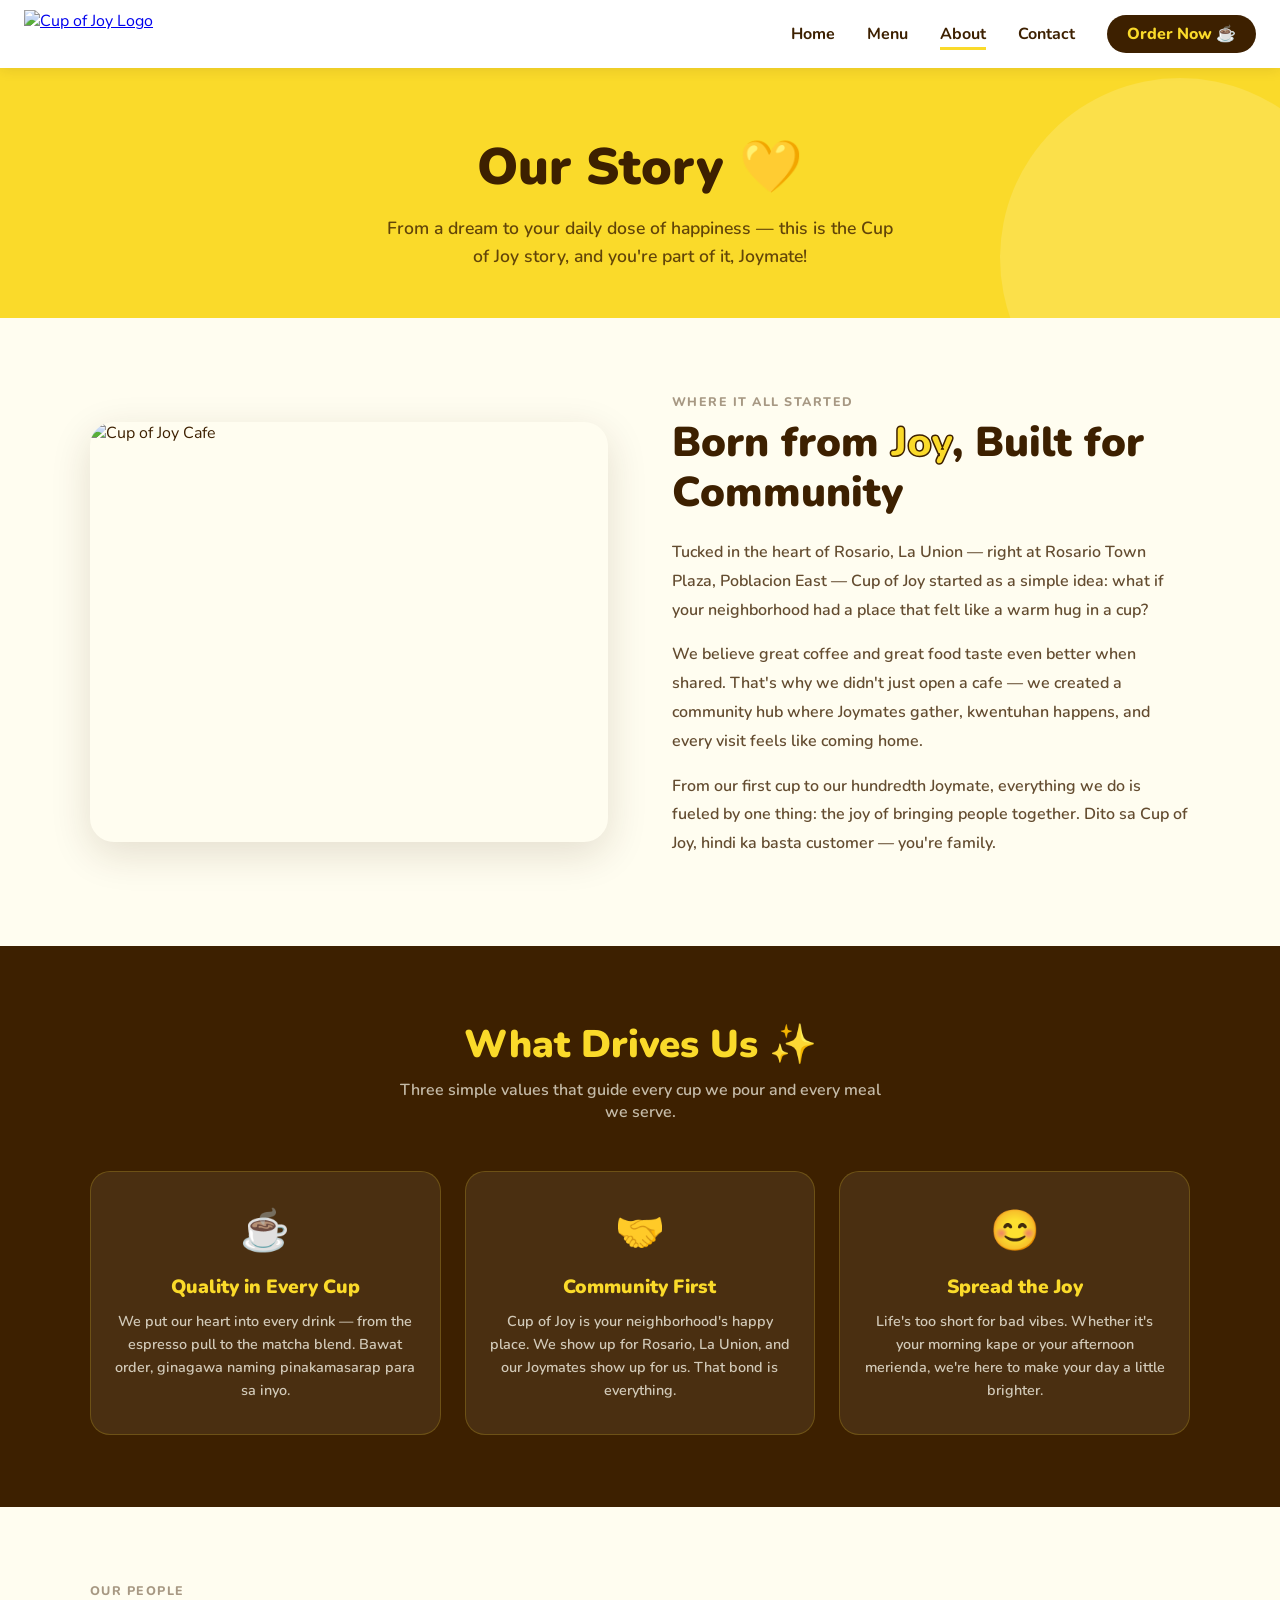
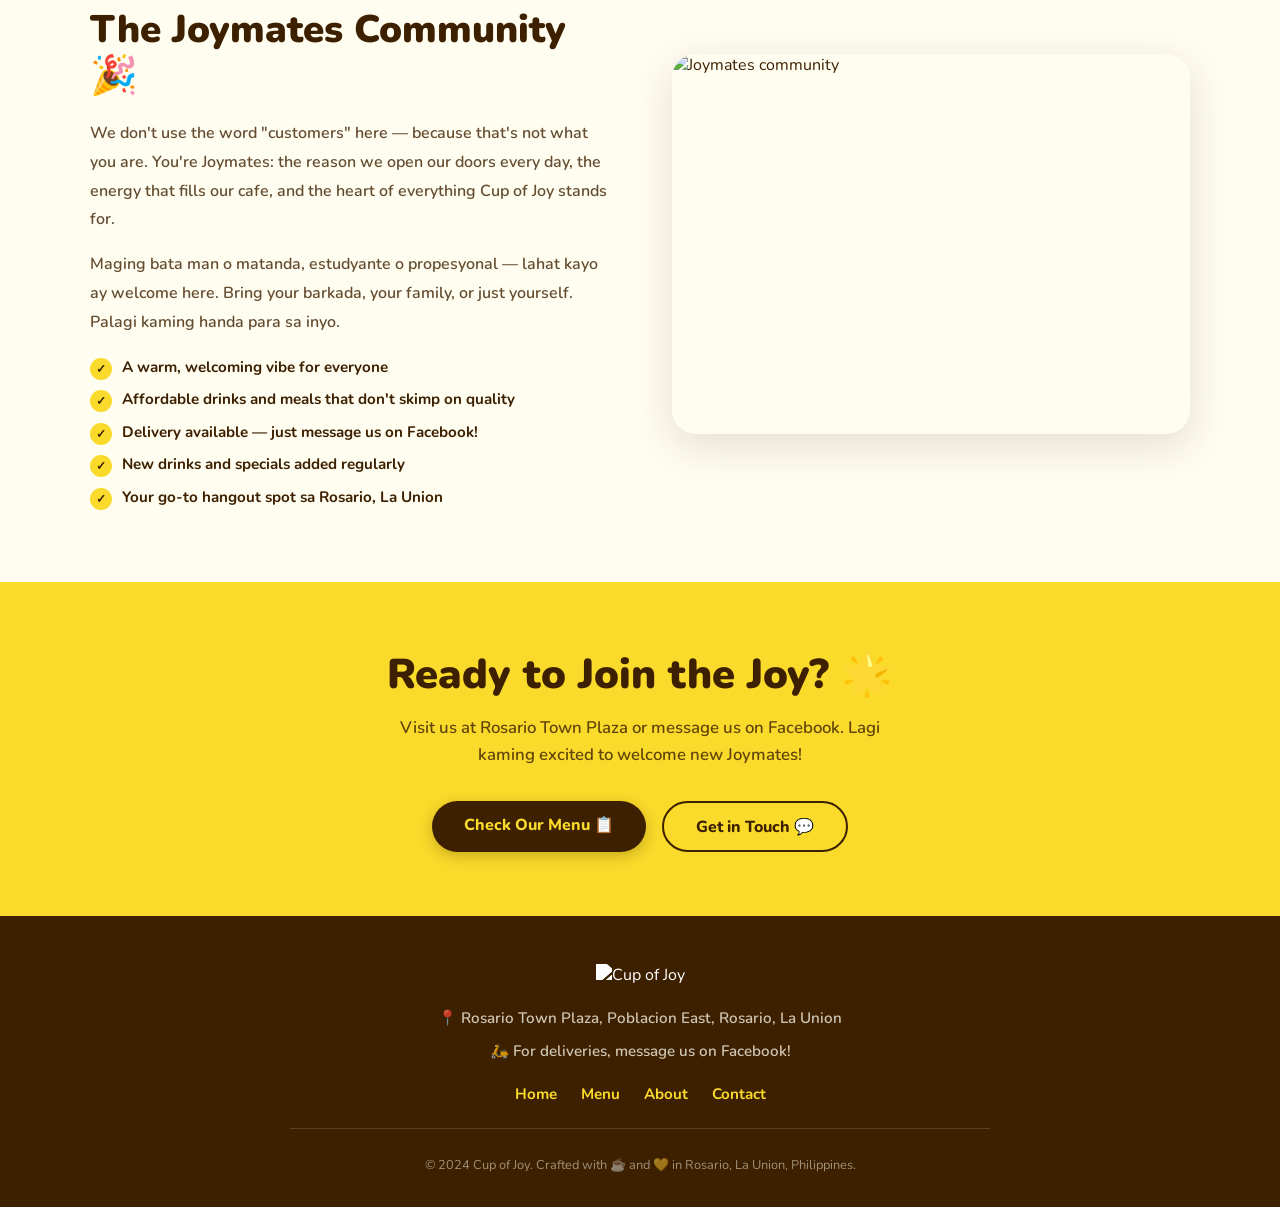
==== about.html @ e70d88de "Initial commit: Cup of Joy website" ====
<!DOCTYPE html>
<html lang="en">
<head>
  <meta charset="UTF-8" />
  <meta name="viewport" content="width=device-width, initial-scale=1.0" />
  <title>About Us — Cup of Joy</title>
  <link rel="icon" type="image/png" href="cup_of_Joy_Logo.png" />
  <link rel="preconnect" href="https://fonts.googleapis.com" />
  <link rel="preconnect" href="https://fonts.gstatic.com" crossorigin />
  <link href="https://fonts.googleapis.com/css2?family=Nunito:wght@400;600;700;800;900&display=swap" rel="stylesheet" />
  <style>
    *, *::before, *::after { box-sizing: border-box; margin: 0; padding: 0; }

    :root {
      --yellow: #FADA2A;
      --brown: #3D2000;
      --cream: #FFFDF0;
      --brown-light: #6b3a00;
    }

    html { scroll-behavior: smooth; }

    body {
      font-family: 'Nunito', sans-serif;
      background: var(--cream);
      color: var(--brown);
      overflow-x: hidden;
    }

    /* NAV */
    nav {
      position: sticky;
      top: 0;
      z-index: 100;
      background: #fff;
      box-shadow: 0 2px 12px rgba(61,32,0,.10);
      padding: 0 1.5rem;
      display: flex;
      align-items: center;
      justify-content: space-between;
      height: 68px;
    }

    .nav-logo img { height: 48px; display: block; }

    .nav-links {
      display: flex;
      align-items: center;
      gap: 2rem;
      list-style: none;
    }

    .nav-links a {
      text-decoration: none;
      font-weight: 700;
      color: var(--brown);
      font-size: 1rem;
      transition: color .2s;
    }

    .nav-links a:hover { color: var(--brown-light); }
    .nav-links a.active { color: var(--brown); border-bottom: 3px solid var(--yellow); padding-bottom: 2px; }

    .btn-order {
      background: var(--brown);
      color: var(--yellow) !important;
      padding: .5rem 1.25rem;
      border-radius: 50px;
      font-weight: 800 !important;
      border-bottom: none !important;
      transition: background .2s, transform .15s !important;
    }

    .btn-order:hover { background: var(--brown-light) !important; transform: scale(1.04); }

    .hamburger {
      display: none;
      flex-direction: column;
      gap: 5px;
      cursor: pointer;
      padding: 4px;
      background: none;
      border: none;
    }

    .hamburger span {
      display: block;
      width: 26px;
      height: 3px;
      background: var(--brown);
      border-radius: 3px;
      transition: all .3s;
    }

    .hamburger.open span:nth-child(1) { transform: translateY(8px) rotate(45deg); }
    .hamburger.open span:nth-child(2) { opacity: 0; }
    .hamburger.open span:nth-child(3) { transform: translateY(-8px) rotate(-45deg); }

    .mobile-menu {
      display: none;
      flex-direction: column;
      background: #fff;
      position: fixed;
      top: 68px;
      left: 0;
      width: 100%;
      padding: 1rem 1.5rem 1.5rem;
      box-shadow: 0 8px 24px rgba(61,32,0,.12);
      gap: .75rem;
      z-index: 99;
    }

    .mobile-menu.open { display: flex; }
    .mobile-menu a {
      text-decoration: none;
      font-weight: 700;
      color: var(--brown);
      font-size: 1.1rem;
      padding: .4rem 0;
      border-bottom: 1px solid #f0e8d0;
    }
    .mobile-menu .btn-order {
      text-align: center;
      background: var(--brown);
      color: var(--yellow) !important;
      padding: .6rem 1.25rem;
      border-radius: 50px;
      margin-top: .25rem;
      border-bottom: none !important;
    }

    /* PAGE HERO */
    .page-hero {
      background: var(--yellow);
      padding: 4rem 1.5rem 3rem;
      text-align: center;
      position: relative;
      overflow: hidden;
    }

    .page-hero::after {
      content: '';
      position: absolute;
      width: 360px;
      height: 360px;
      background: rgba(255,255,255,.15);
      border-radius: 50%;
      bottom: -120px;
      right: -80px;
    }

    .page-hero h1 {
      font-size: clamp(2rem, 5vw, 3.2rem);
      font-weight: 900;
      color: var(--brown);
      margin-bottom: .75rem;
      position: relative;
      z-index: 1;
    }

    .page-hero p {
      font-size: 1.1rem;
      color: var(--brown);
      opacity: .8;
      font-weight: 600;
      max-width: 520px;
      margin: 0 auto;
      line-height: 1.6;
      position: relative;
      z-index: 1;
    }

    /* SECTIONS */
    section { padding: 4.5rem 1.5rem; }

    .inner { max-width: 1100px; margin: 0 auto; }

    /* STORY SECTION */
    .story-grid {
      display: grid;
      grid-template-columns: 1fr 1fr;
      gap: 4rem;
      align-items: center;
    }

    .story-img {
      width: 100%;
      height: 420px;
      object-fit: cover;
      border-radius: 24px;
      box-shadow: 0 12px 40px rgba(61,32,0,.14);
    }

    .story-badge {
      display: inline-block;
      font-size: .78rem;
      font-weight: 800;
      letter-spacing: .12em;
      text-transform: uppercase;
      color: var(--brown);
      opacity: .45;
      margin-bottom: .5rem;
    }

    .story-title {
      font-size: clamp(1.8rem, 4vw, 2.6rem);
      font-weight: 900;
      color: var(--brown);
      line-height: 1.2;
      margin-bottom: 1.25rem;
    }

    .story-title span { color: var(--yellow); -webkit-text-stroke: 1.5px var(--brown); }

    .story-body p {
      font-size: 1rem;
      color: var(--brown);
      opacity: .8;
      line-height: 1.8;
      font-weight: 600;
      margin-bottom: 1rem;
    }

    /* MISSION */
    .mission { background: var(--brown); }

    .mission-grid {
      display: grid;
      grid-template-columns: repeat(3, 1fr);
      gap: 1.5rem;
    }

    .mission-card {
      background: rgba(255,253,240,.07);
      border: 1.5px solid rgba(250,218,42,.2);
      border-radius: 20px;
      padding: 2rem 1.5rem;
      text-align: center;
      transition: transform .25s, background .25s;
    }

    .mission-card:hover {
      transform: translateY(-5px);
      background: rgba(250,218,42,.08);
    }

    .mission-icon { font-size: 2.5rem; margin-bottom: 1rem; }

    .mission-card h3 {
      font-size: 1.2rem;
      font-weight: 900;
      color: var(--yellow);
      margin-bottom: .6rem;
    }

    .mission-card p {
      font-size: .9rem;
      color: var(--cream);
      opacity: .75;
      line-height: 1.6;
      font-weight: 600;
    }

    .mission-header {
      text-align: center;
      margin-bottom: 3rem;
    }

    .mission-header h2 {
      font-size: clamp(1.8rem, 4vw, 2.4rem);
      font-weight: 900;
      color: var(--yellow);
      margin-bottom: .5rem;
    }

    .mission-header p {
      font-size: 1rem;
      color: var(--cream);
      opacity: .7;
      font-weight: 600;
      max-width: 500px;
      margin: 0 auto;
    }

    /* JOYMATES */
    .joymates-section { background: var(--cream); }

    .joymates-inner {
      display: grid;
      grid-template-columns: 1fr 1fr;
      gap: 4rem;
      align-items: center;
    }

    .joymates-img {
      width: 100%;
      height: 380px;
      object-fit: cover;
      border-radius: 24px;
      box-shadow: 0 12px 40px rgba(61,32,0,.14);
      order: 2;
    }

    .joymates-text { order: 1; }

    .joymates-text .story-badge { opacity: .45; }

    .joymates-text .story-title { font-size: clamp(1.7rem, 3.5vw, 2.4rem); }

    .joymates-text p {
      font-size: 1rem;
      color: var(--brown);
      opacity: .8;
      line-height: 1.8;
      font-weight: 600;
      margin-bottom: 1rem;
    }

    .perks-list {
      list-style: none;
      margin-top: 1.25rem;
      display: flex;
      flex-direction: column;
      gap: .6rem;
    }

    .perks-list li {
      display: flex;
      align-items: flex-start;
      gap: .6rem;
      font-size: .95rem;
      font-weight: 700;
      color: var(--brown);
    }

    .perks-list li::before {
      content: '✓';
      display: flex;
      align-items: center;
      justify-content: center;
      width: 22px;
      height: 22px;
      background: var(--yellow);
      border-radius: 50%;
      font-size: .75rem;
      font-weight: 900;
      flex-shrink: 0;
      margin-top: 1px;
    }

    /* CTA BANNER */
    .cta-banner {
      background: var(--yellow);
      text-align: center;
      padding: 4rem 1.5rem;
    }

    .cta-banner h2 {
      font-size: clamp(1.8rem, 4vw, 2.6rem);
      font-weight: 900;
      color: var(--brown);
      margin-bottom: .75rem;
    }

    .cta-banner p {
      font-size: 1.05rem;
      color: var(--brown);
      opacity: .8;
      font-weight: 600;
      max-width: 480px;
      margin: 0 auto 2rem;
      line-height: 1.6;
    }

    .cta-row { display: flex; gap: 1rem; justify-content: center; flex-wrap: wrap; }

    .btn-brown {
      background: var(--brown);
      color: var(--yellow);
      text-decoration: none;
      font-weight: 800;
      font-size: 1rem;
      padding: .8rem 2rem;
      border-radius: 50px;
      transition: transform .2s, box-shadow .2s;
      box-shadow: 0 4px 14px rgba(61,32,0,.25);
    }

    .btn-brown:hover { transform: translateY(-3px); box-shadow: 0 8px 22px rgba(61,32,0,.3); }

    .btn-outline-brown {
      border: 2.5px solid var(--brown);
      color: var(--brown);
      text-decoration: none;
      font-weight: 800;
      font-size: 1rem;
      padding: .8rem 2rem;
      border-radius: 50px;
      transition: background .2s, transform .2s;
    }

    .btn-outline-brown:hover { background: rgba(61,32,0,.08); transform: translateY(-3px); }

    /* FOOTER */
    footer {
      background: var(--brown);
      color: var(--cream);
      padding: 3rem 1.5rem 2rem;
      text-align: center;
    }

    .footer-inner { max-width: 700px; margin: 0 auto; }
    footer img { height: 56px; margin-bottom: 1.25rem; }
    footer p { font-size: .95rem; opacity: .75; line-height: 1.7; font-weight: 600; margin-bottom: .4rem; }

    .footer-links {
      display: flex;
      gap: 1.5rem;
      justify-content: center;
      margin: 1.25rem 0;
      flex-wrap: wrap;
    }

    .footer-links a {
      color: var(--yellow);
      text-decoration: none;
      font-weight: 700;
      font-size: .95rem;
      transition: opacity .2s;
    }

    .footer-links a:hover { opacity: .75; }

    footer hr { border: none; border-top: 1px solid rgba(255,253,240,.15); margin: 1.5rem 0; }
    footer small { font-size: .8rem; opacity: .5; }

    /* RESPONSIVE */
    @media (max-width: 768px) {
      .nav-links { display: none; }
      .hamburger { display: flex; }
      .story-grid, .joymates-inner { grid-template-columns: 1fr; gap: 2rem; }
      .story-img, .joymates-img { height: 250px; order: 0; }
      .mission-grid { grid-template-columns: 1fr; }
      section { padding: 3rem 1.25rem; }
    }
  </style>
</head>
<body>

<!-- NAV -->
<nav>
  <a class="nav-logo" href="index.html">
    <img src="Logo.png" alt="Cup of Joy Logo" />
  </a>
  <ul class="nav-links">
    <li><a href="index.html">Home</a></li>
    <li><a href="menu.html">Menu</a></li>
    <li><a href="about.html" class="active">About</a></li>
    <li><a href="contact.html">Contact</a></li>
    <li><a href="menu.html" class="btn-order">Order Now ☕</a></li>
  </ul>
  <button class="hamburger" id="hamburger" aria-label="Menu">
    <span></span><span></span><span></span>
  </button>
</nav>

<div class="mobile-menu" id="mobileMenu">
  <a href="index.html">Home</a>
  <a href="menu.html">Menu</a>
  <a href="about.html">About</a>
  <a href="contact.html">Contact</a>
  <a href="menu.html" class="btn-order">Order Now ☕</a>
</div>

<!-- HERO -->
<div class="page-hero">
  <h1>Our Story 💛</h1>
  <p>From a dream to your daily dose of happiness — this is the Cup of Joy story, and you're part of it, Joymate!</p>
</div>

<!-- BRAND STORY -->
<section>
  <div class="inner">
    <div class="story-grid">
      <img
        class="story-img"
        src="https://images.unsplash.com/photo-1521017432531-fbd92d768814?w=700&q=80"
        alt="Cup of Joy Cafe"
        loading="lazy"
      />
      <div class="story-body">
        <div class="story-badge">Where It All Started</div>
        <h2 class="story-title">Born from <span>Joy</span>, Built for Community</h2>
        <p>Tucked in the heart of Rosario, La Union — right at Rosario Town Plaza, Poblacion East — Cup of Joy started as a simple idea: what if your neighborhood had a place that felt like a warm hug in a cup?</p>
        <p>We believe great coffee and great food taste even better when shared. That's why we didn't just open a cafe — we created a community hub where Joymates gather, kwentuhan happens, and every visit feels like coming home.</p>
        <p>From our first cup to our hundredth Joymate, everything we do is fueled by one thing: the joy of bringing people together. Dito sa Cup of Joy, hindi ka basta customer — you're family.</p>
      </div>
    </div>
  </div>
</section>

<!-- MISSION / VALUES -->
<section class="mission">
  <div class="inner">
    <div class="mission-header">
      <h2>What Drives Us ✨</h2>
      <p>Three simple values that guide every cup we pour and every meal we serve.</p>
    </div>
    <div class="mission-grid">
      <div class="mission-card">
        <div class="mission-icon">☕</div>
        <h3>Quality in Every Cup</h3>
        <p>We put our heart into every drink — from the espresso pull to the matcha blend. Bawat order, ginagawa naming pinakamasarap para sa inyo.</p>
      </div>
      <div class="mission-card">
        <div class="mission-icon">🤝</div>
        <h3>Community First</h3>
        <p>Cup of Joy is your neighborhood's happy place. We show up for Rosario, La Union, and our Joymates show up for us. That bond is everything.</p>
      </div>
      <div class="mission-card">
        <div class="mission-icon">😊</div>
        <h3>Spread the Joy</h3>
        <p>Life's too short for bad vibes. Whether it's your morning kape or your afternoon merienda, we're here to make your day a little brighter.</p>
      </div>
    </div>
  </div>
</section>

<!-- JOYMATES COMMUNITY -->
<section class="joymates-section">
  <div class="inner">
    <div class="joymates-inner">
      <div class="joymates-text">
        <div class="story-badge">Our People</div>
        <h2 class="story-title">The Joymates Community 🎉</h2>
        <p>We don't use the word "customers" here — because that's not what you are. You're Joymates: the reason we open our doors every day, the energy that fills our cafe, and the heart of everything Cup of Joy stands for.</p>
        <p>Maging bata man o matanda, estudyante o propesyonal — lahat kayo ay welcome here. Bring your barkada, your family, or just yourself. Palagi kaming handa para sa inyo.</p>
        <ul class="perks-list">
          <li>A warm, welcoming vibe for everyone</li>
          <li>Affordable drinks and meals that don't skimp on quality</li>
          <li>Delivery available — just message us on Facebook!</li>
          <li>New drinks and specials added regularly</li>
          <li>Your go-to hangout spot sa Rosario, La Union</li>
        </ul>
      </div>
      <img
        class="joymates-img"
        src="https://images.unsplash.com/photo-1543269865-cbf427effbad?w=700&q=80"
        alt="Joymates community"
        loading="lazy"
      />
    </div>
  </div>
</section>

<!-- CTA BANNER -->
<section class="cta-banner">
  <h2>Ready to Join the Joy? 🌟</h2>
  <p>Visit us at Rosario Town Plaza or message us on Facebook. Lagi kaming excited to welcome new Joymates!</p>
  <div class="cta-row">
    <a href="menu.html" class="btn-brown">Check Our Menu 📋</a>
    <a href="contact.html" class="btn-outline-brown">Get in Touch 💬</a>
  </div>
</section>

<!-- FOOTER -->
<footer>
  <div class="footer-inner">
    <img src="Logo.png" alt="Cup of Joy" style="filter:brightness(0) invert(1);" />
    <p>📍 Rosario Town Plaza, Poblacion East, Rosario, La Union</p>
    <p>🛵 For deliveries, message us on Facebook!</p>
    <div class="footer-links">
      <a href="index.html">Home</a>
      <a href="menu.html">Menu</a>
      <a href="about.html">About</a>
      <a href="contact.html">Contact</a>
    </div>
    <hr />
    <small>© 2024 Cup of Joy. Crafted with ☕ and 💛 in Rosario, La Union, Philippines.</small>
  </div>
</footer>

<script>
  const hamburger = document.getElementById('hamburger');
  const mobileMenu = document.getElementById('mobileMenu');
  hamburger.addEventListener('click', () => {
    hamburger.classList.toggle('open');
    mobileMenu.classList.toggle('open');
  });
  mobileMenu.querySelectorAll('a').forEach(link => {
    link.addEventListener('click', () => {
      hamburger.classList.remove('open');
      mobileMenu.classList.remove('open');
    });
  });
</script>
</body>
</html>
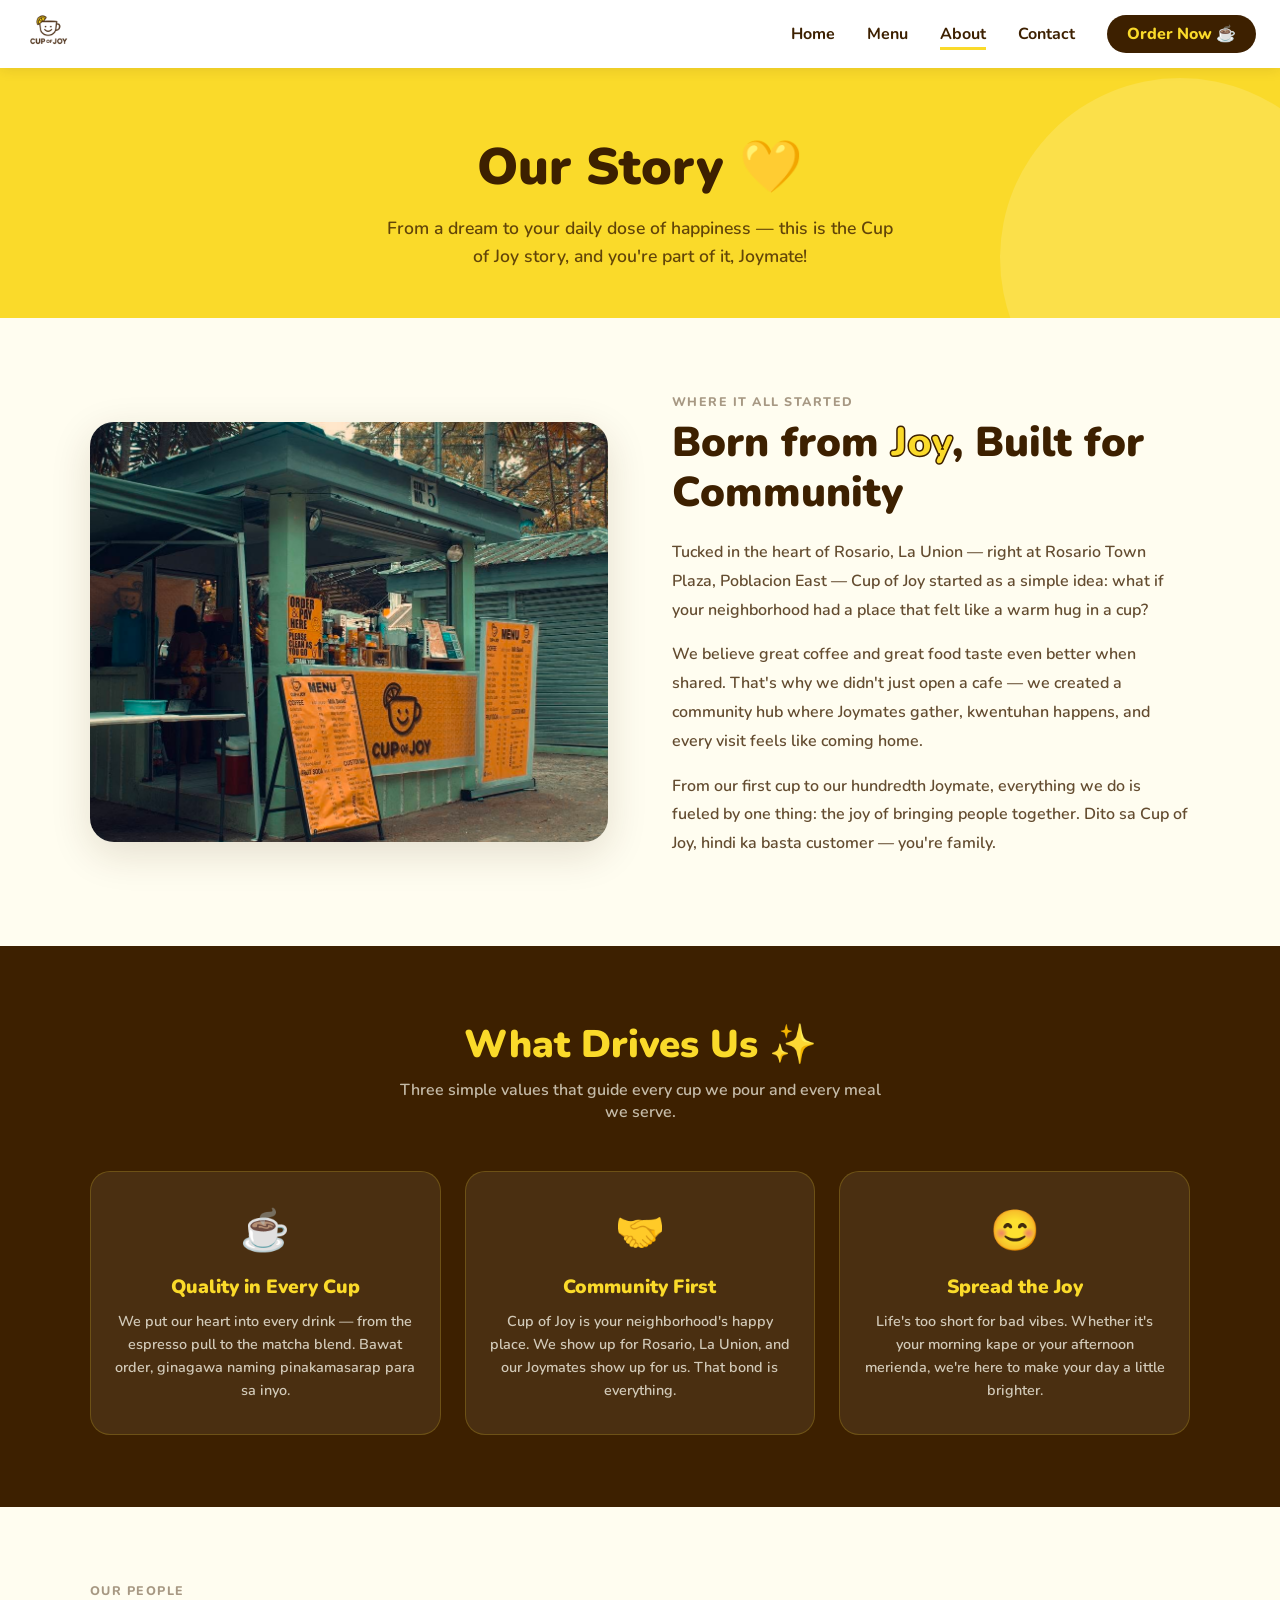
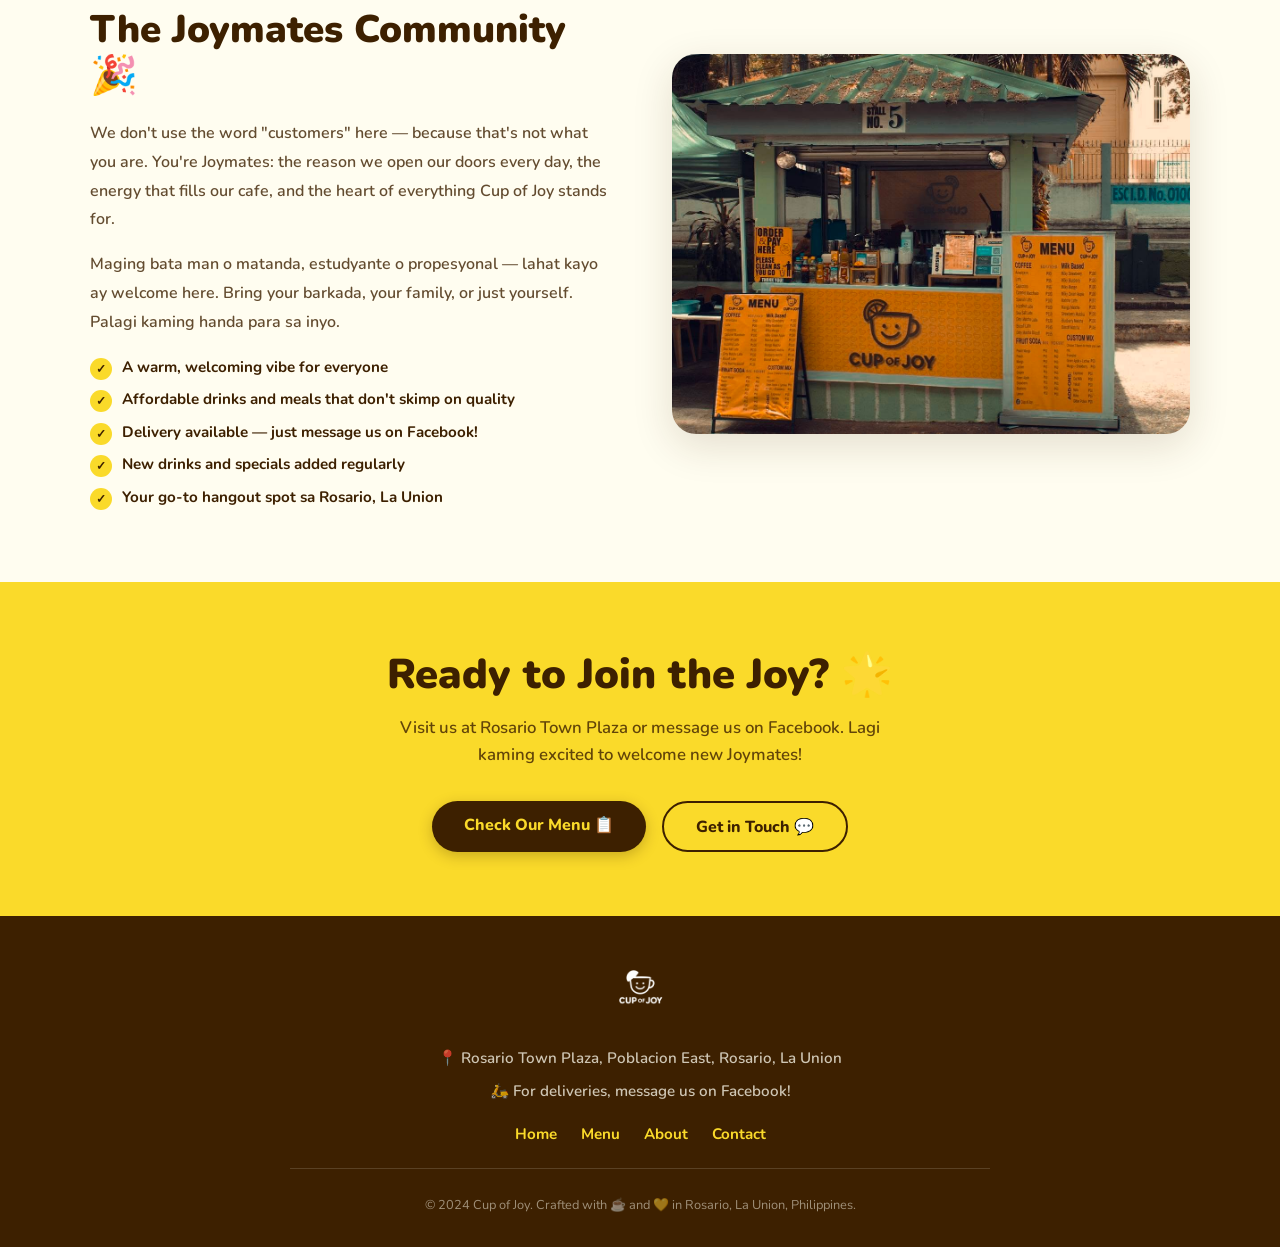
==== commit 27215a77: "Replace placeholder images with real stall photos" ====
--- a/about.html
+++ b/about.html
@@ -484,7 +484,7 @@
     <div class="story-grid">
       <img
         class="story-img"
-        src="https://images.unsplash.com/photo-1521017432531-fbd92d768814?w=700&q=80"
+        src="images/720553035_122136762536999972_2601721927657449811_n.jpg"
         alt="Cup of Joy Cafe"
         loading="lazy"
       />
@@ -545,7 +545,7 @@
       </div>
       <img
         class="joymates-img"
-        src="https://images.unsplash.com/photo-1543269865-cbf427effbad?w=700&q=80"
+        src="images/721818638_122136762584999972_952967956209903351_n.jpg"
         alt="Joymates community"
         loading="lazy"
       />
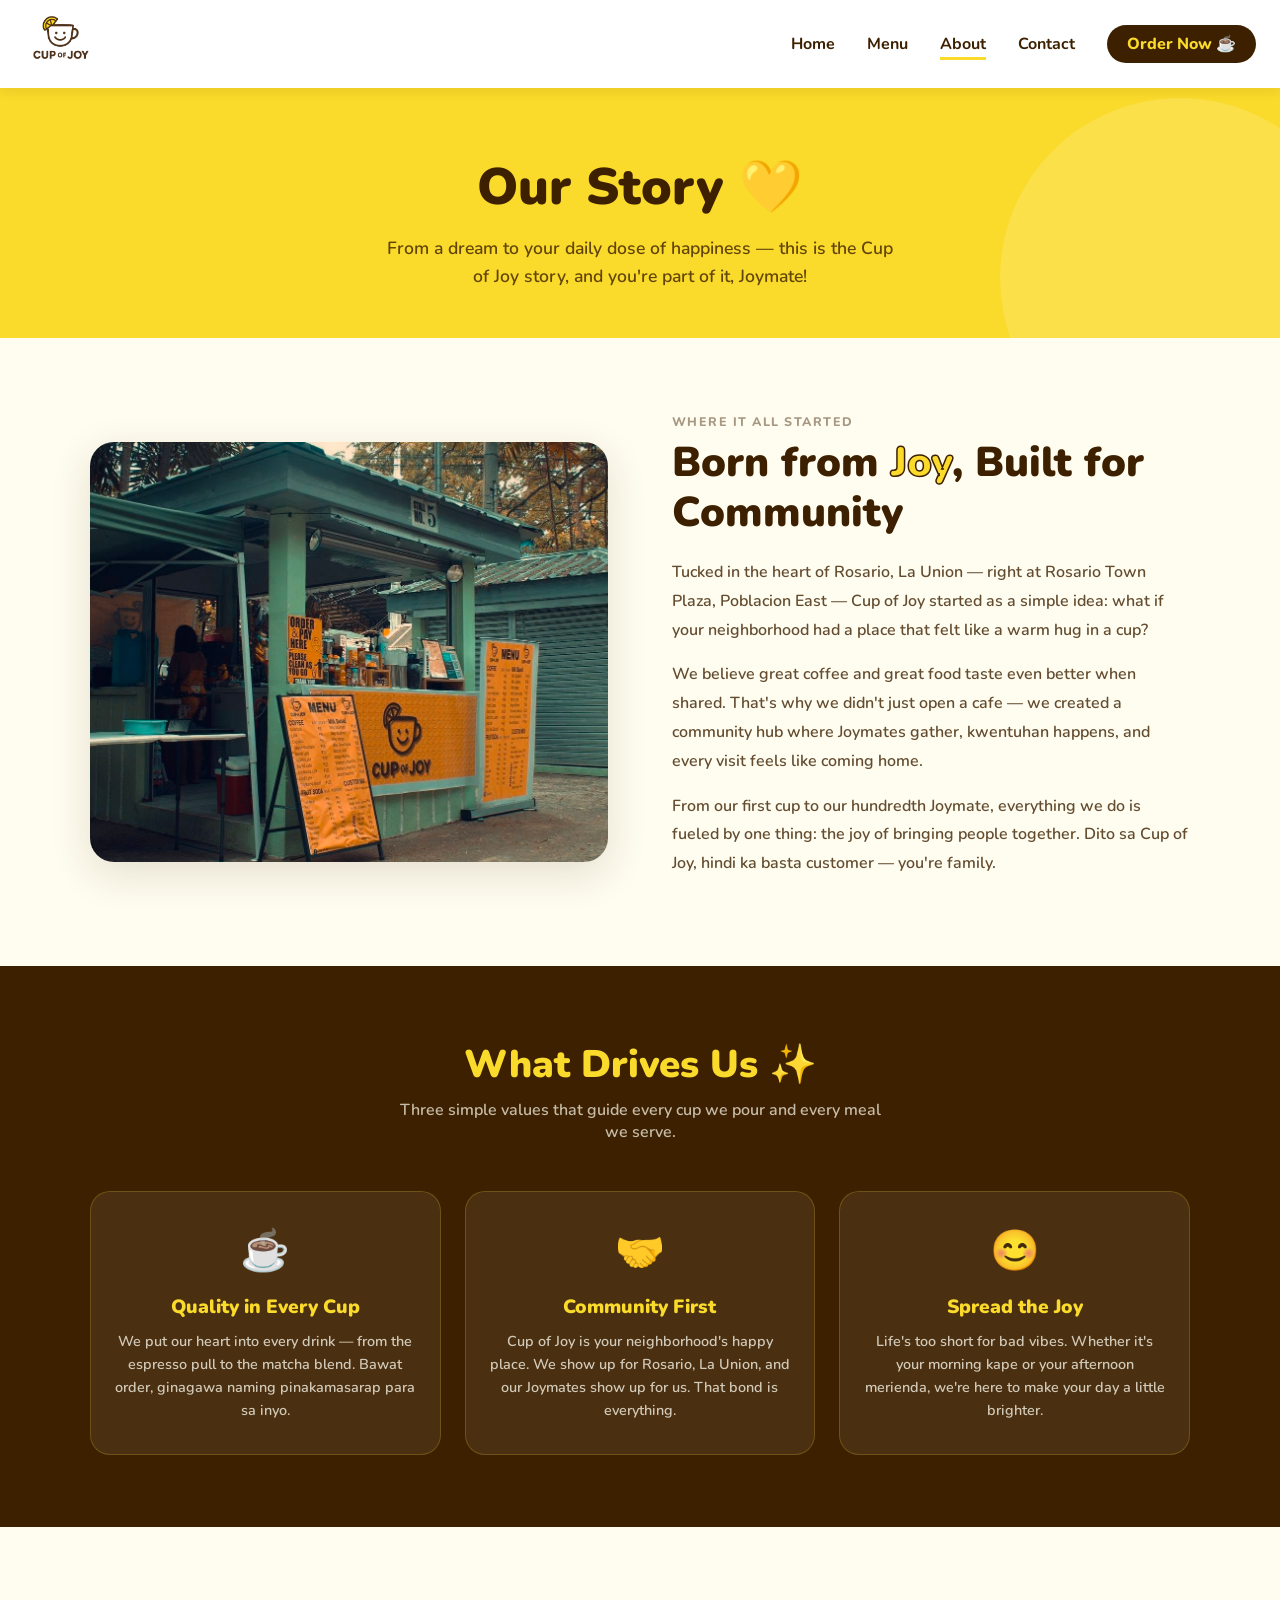
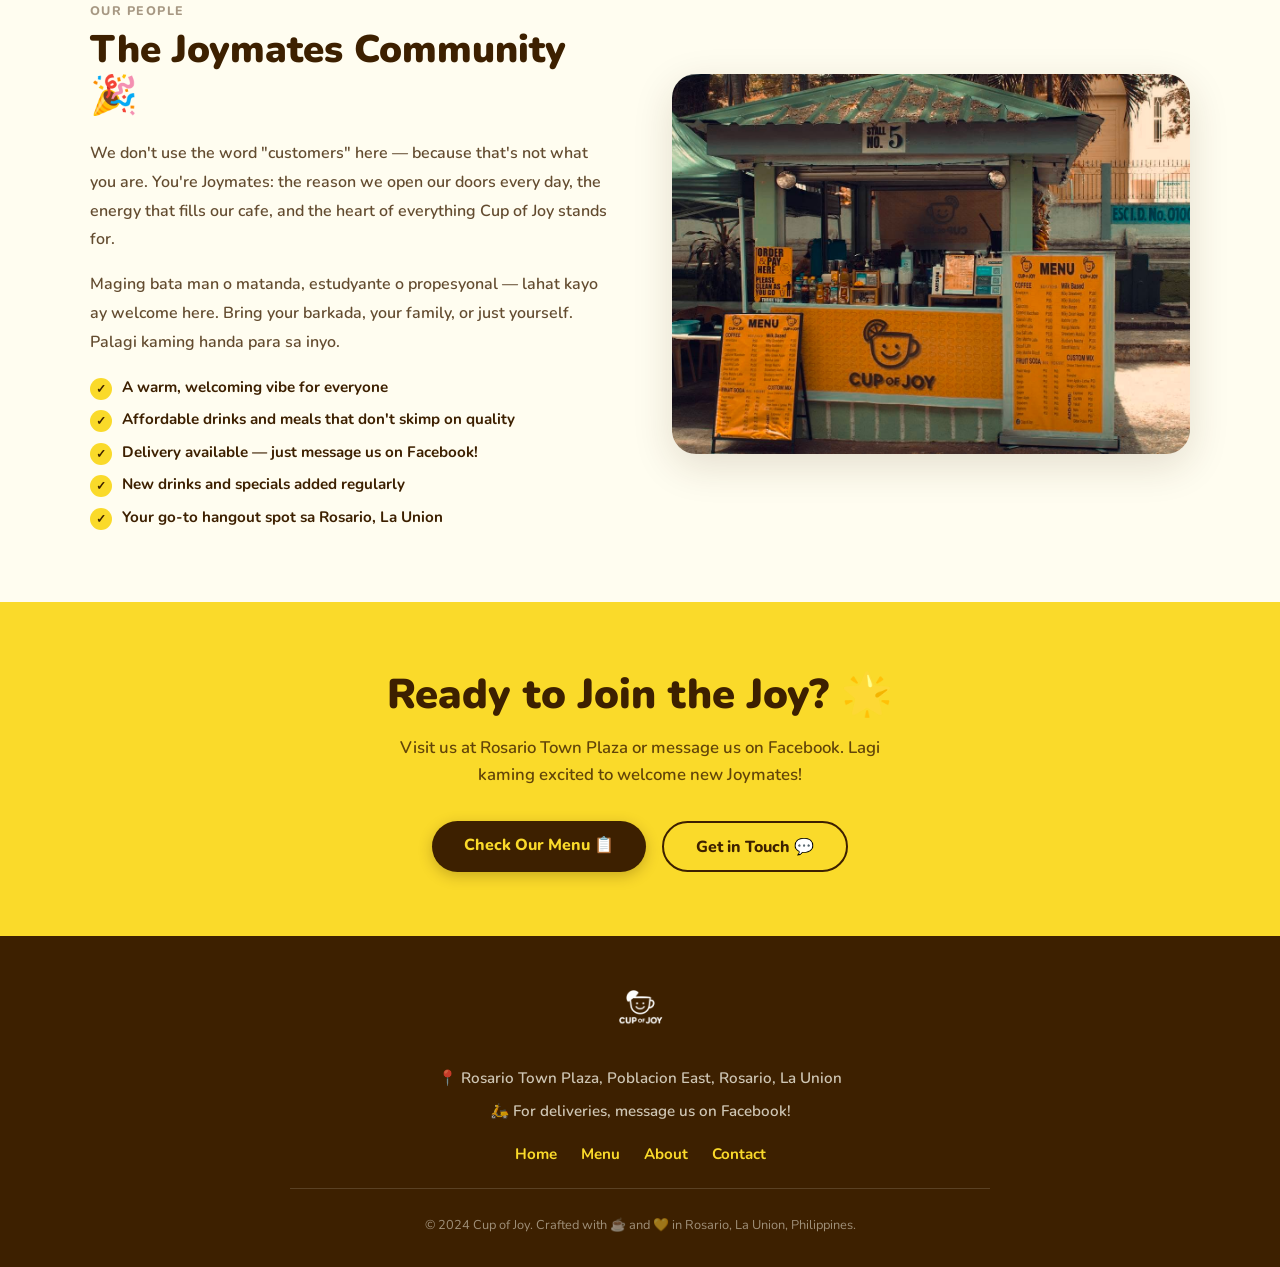
==== commit 3fbe30eb: "Increase nav logo size to 72px, nav height to 88px" ====
--- a/about.html
+++ b/about.html
@@ -38,10 +38,10 @@
       display: flex;
       align-items: center;
       justify-content: space-between;
-      height: 68px;
-    }
-
-    .nav-logo img { height: 48px; display: block; }
+      height: 88px;
+    }
+
+    .nav-logo img { height: 72px; display: block; }
 
     .nav-links {
       display: flex;
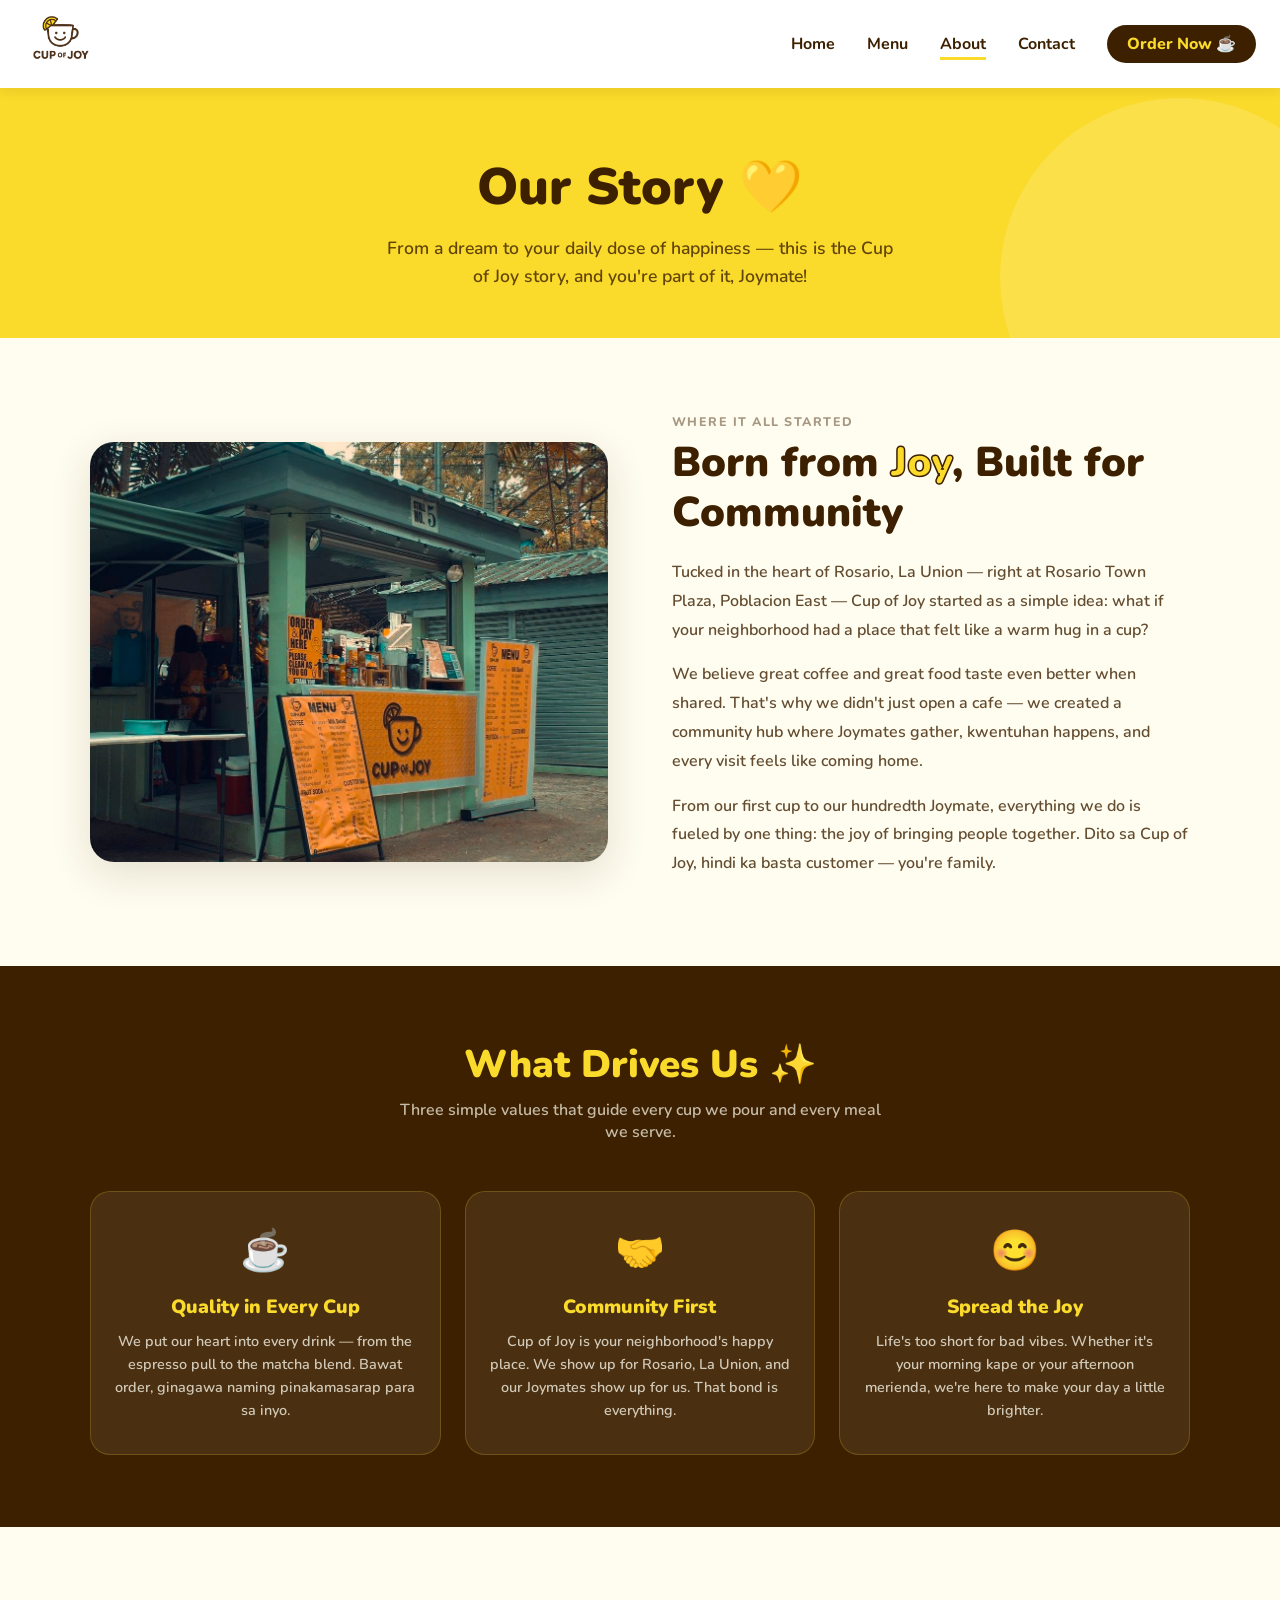
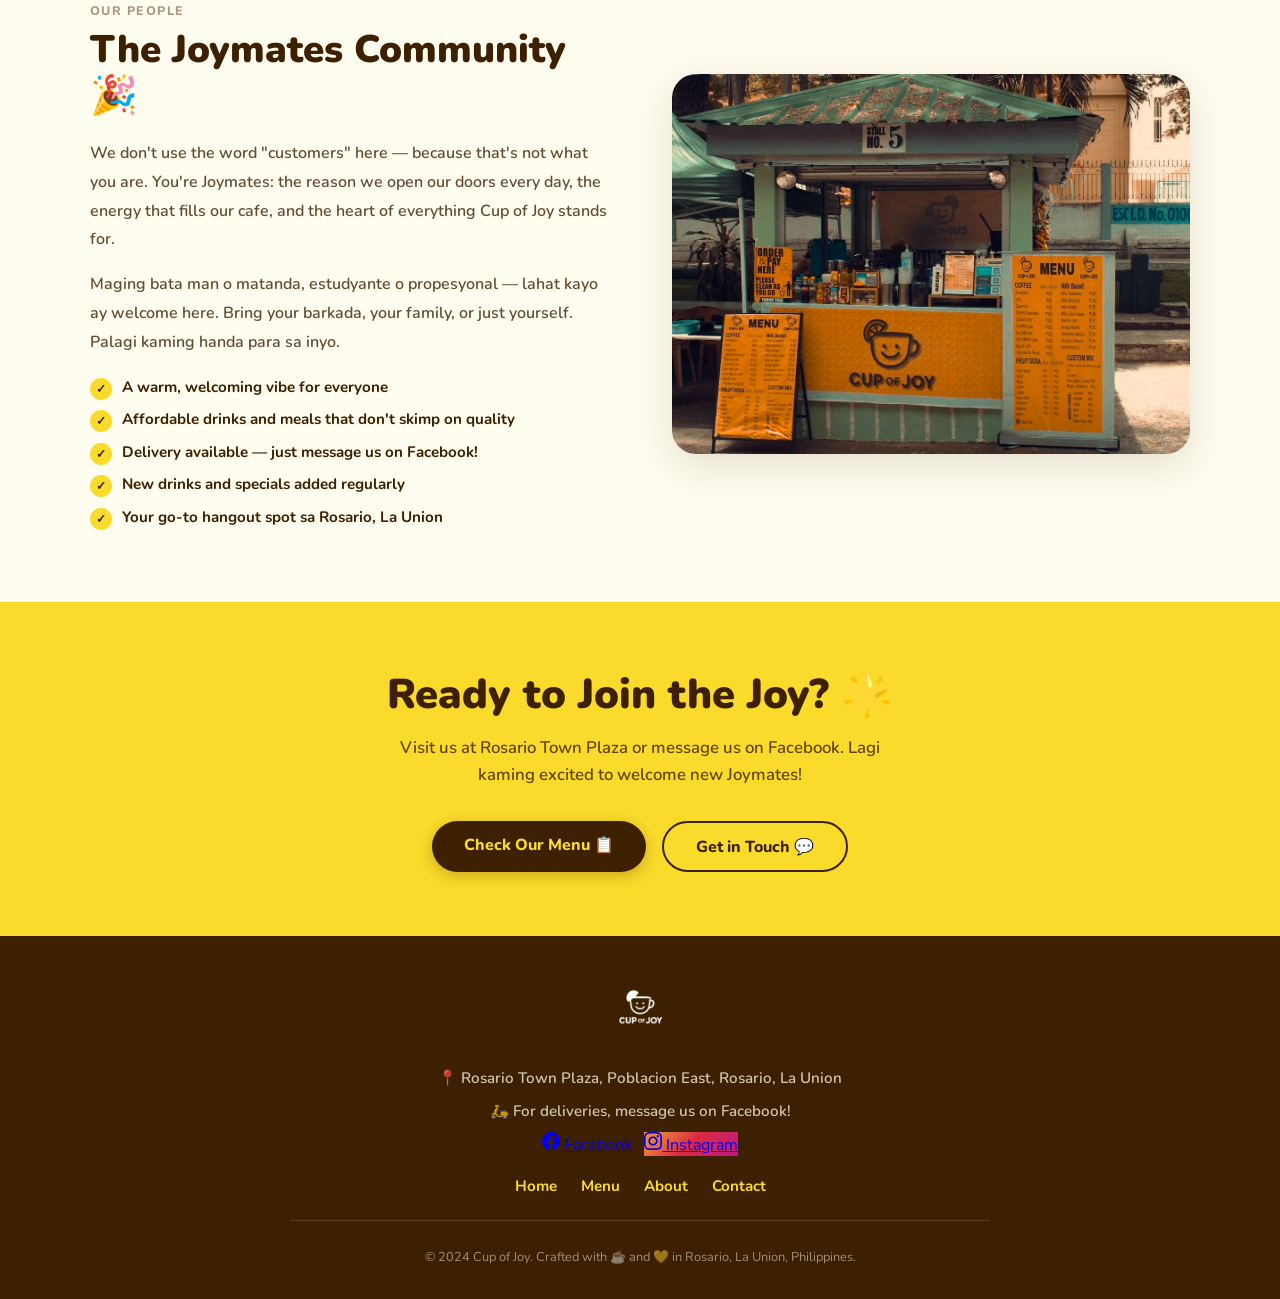
==== commit 2ae937db: "Add Instagram link to all pages (footer + contact social card)" ====
--- a/about.html
+++ b/about.html
@@ -569,6 +569,16 @@
     <img src="Logo.png" alt="Cup of Joy" style="filter:brightness(0) invert(1);" />
     <p>📍 Rosario Town Plaza, Poblacion East, Rosario, La Union</p>
     <p>🛵 For deliveries, message us on Facebook!</p>
+    <div style="display:flex;gap:.75rem;justify-content:center;flex-wrap:wrap;margin:.5rem 0;">
+      <a href="https://www.facebook.com/profile.php?id=61579999162949" target="_blank" rel="noopener" class="fb-link">
+        <svg width="18" height="18" viewBox="0 0 24 24" fill="currentColor"><path d="M24 12.073c0-6.627-5.373-12-12-12s-12 5.373-12 12c0 5.99 4.388 10.954 10.125 11.854v-8.385H7.078v-3.47h3.047V9.43c0-3.007 1.792-4.669 4.533-4.669 1.312 0 2.686.235 2.686.235v2.953H15.83c-1.491 0-1.956.925-1.956 1.874v2.25h3.328l-.532 3.47h-2.796v8.385C19.612 23.027 24 18.062 24 12.073z"/></svg>
+        Facebook
+      </a>
+      <a href="https://www.instagram.com/cupofjoy2506/" target="_blank" rel="noopener" class="fb-link" style="background:linear-gradient(135deg,#f09433,#e6683c,#dc2743,#cc2366,#bc1888);">
+        <svg width="18" height="18" viewBox="0 0 24 24" fill="currentColor"><path d="M12 2.163c3.204 0 3.584.012 4.85.07 3.252.148 4.771 1.691 4.919 4.919.058 1.265.069 1.645.069 4.849 0 3.205-.012 3.584-.069 4.849-.149 3.225-1.664 4.771-4.919 4.919-1.266.058-1.644.07-4.85.07-3.204 0-3.584-.012-4.849-.07-3.26-.149-4.771-1.699-4.919-4.92-.058-1.265-.07-1.644-.07-4.849 0-3.204.013-3.583.07-4.849.149-3.227 1.664-4.771 4.919-4.919 1.266-.057 1.645-.069 4.849-.069zm0-2.163c-3.259 0-3.667.014-4.947.072-4.358.2-6.78 2.618-6.98 6.98-.059 1.281-.073 1.689-.073 4.948 0 3.259.014 3.668.072 4.948.2 4.358 2.618 6.78 6.98 6.98 1.281.058 1.689.072 4.948.072 3.259 0 3.668-.014 4.948-.072 4.354-.2 6.782-2.618 6.979-6.98.059-1.28.073-1.689.073-4.948 0-3.259-.014-3.667-.072-4.947-.196-4.354-2.617-6.78-6.979-6.98-1.281-.059-1.69-.073-4.949-.073zm0 5.838c-3.403 0-6.162 2.759-6.162 6.162s2.759 6.163 6.162 6.163 6.162-2.759 6.162-6.163c0-3.403-2.759-6.162-6.162-6.162zm0 10.162c-2.209 0-4-1.79-4-4 0-2.209 1.791-4 4-4s4 1.791 4 4c0 2.21-1.791 4-4 4zm6.406-11.845c-.796 0-1.441.645-1.441 1.44s.645 1.44 1.441 1.44c.795 0 1.439-.645 1.439-1.44s-.644-1.44-1.439-1.44z"/></svg>
+        Instagram
+      </a>
+    </div>
     <div class="footer-links">
       <a href="index.html">Home</a>
       <a href="menu.html">Menu</a>
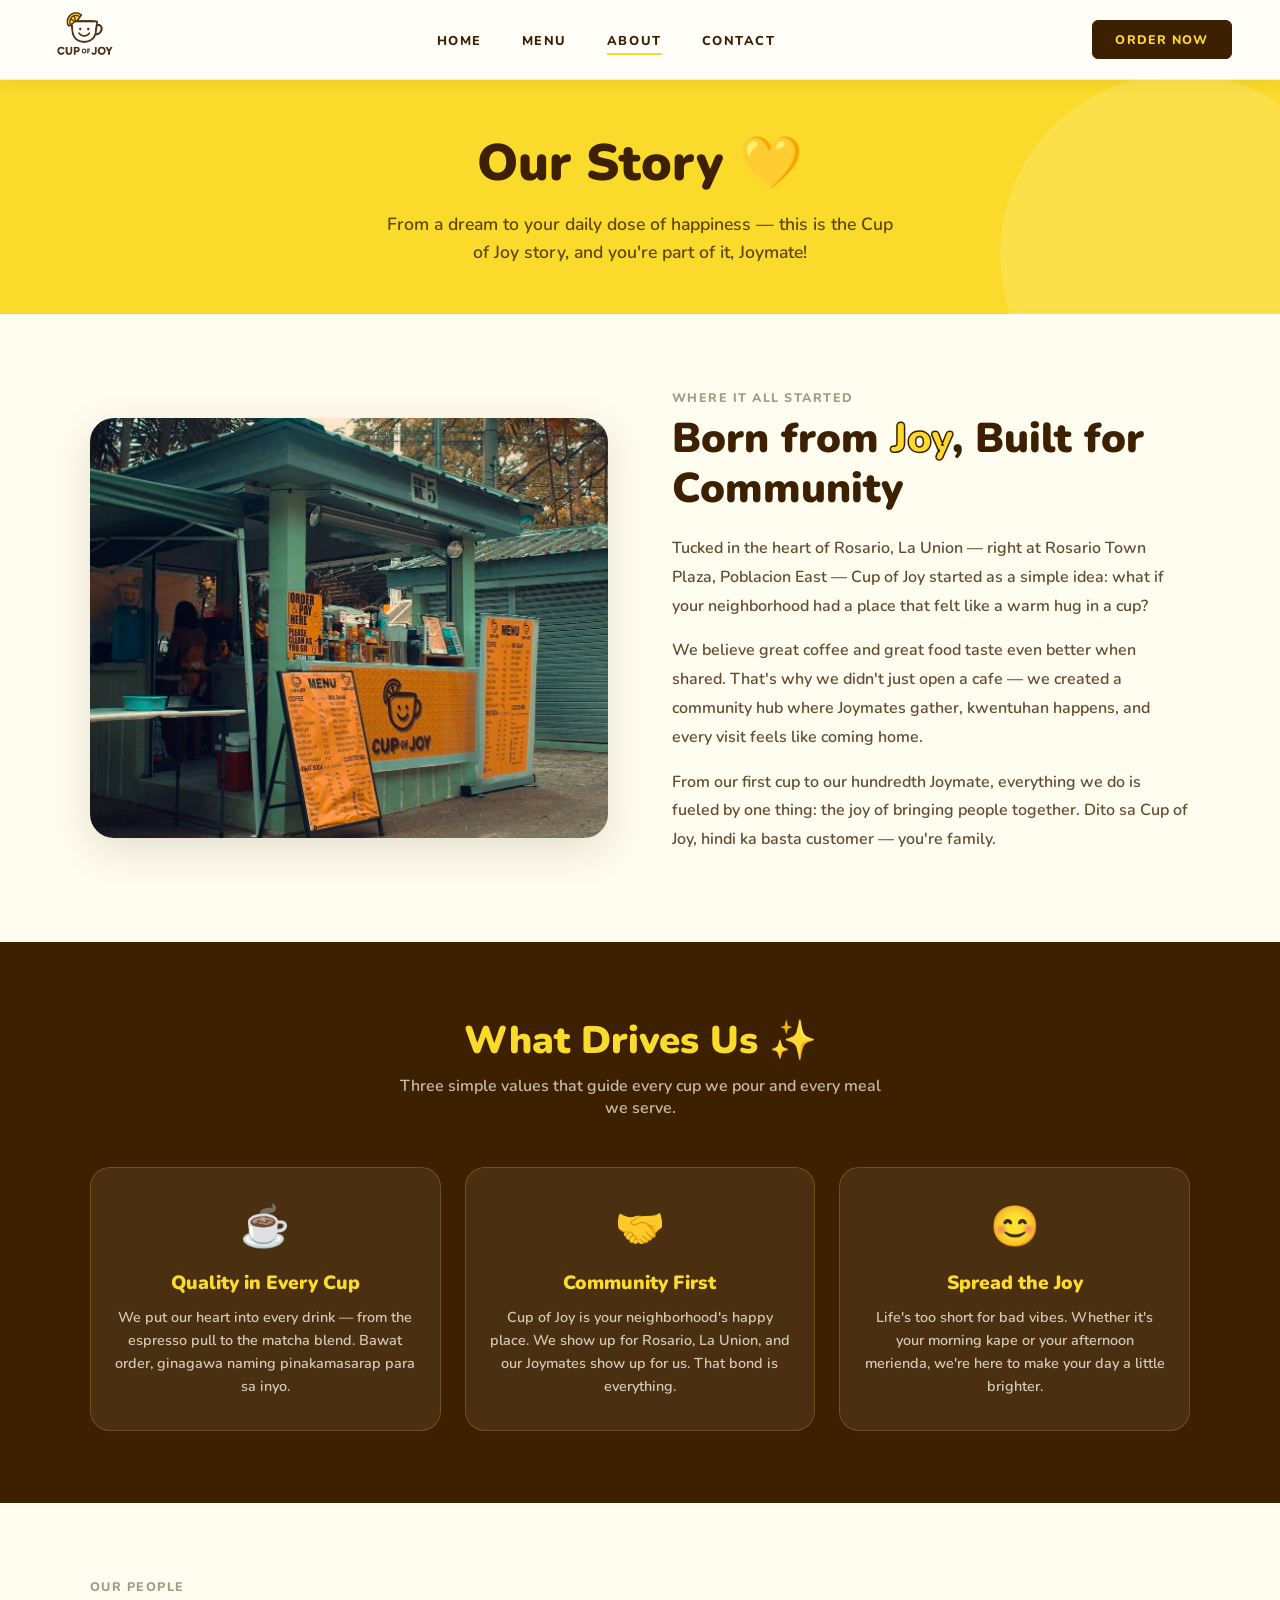
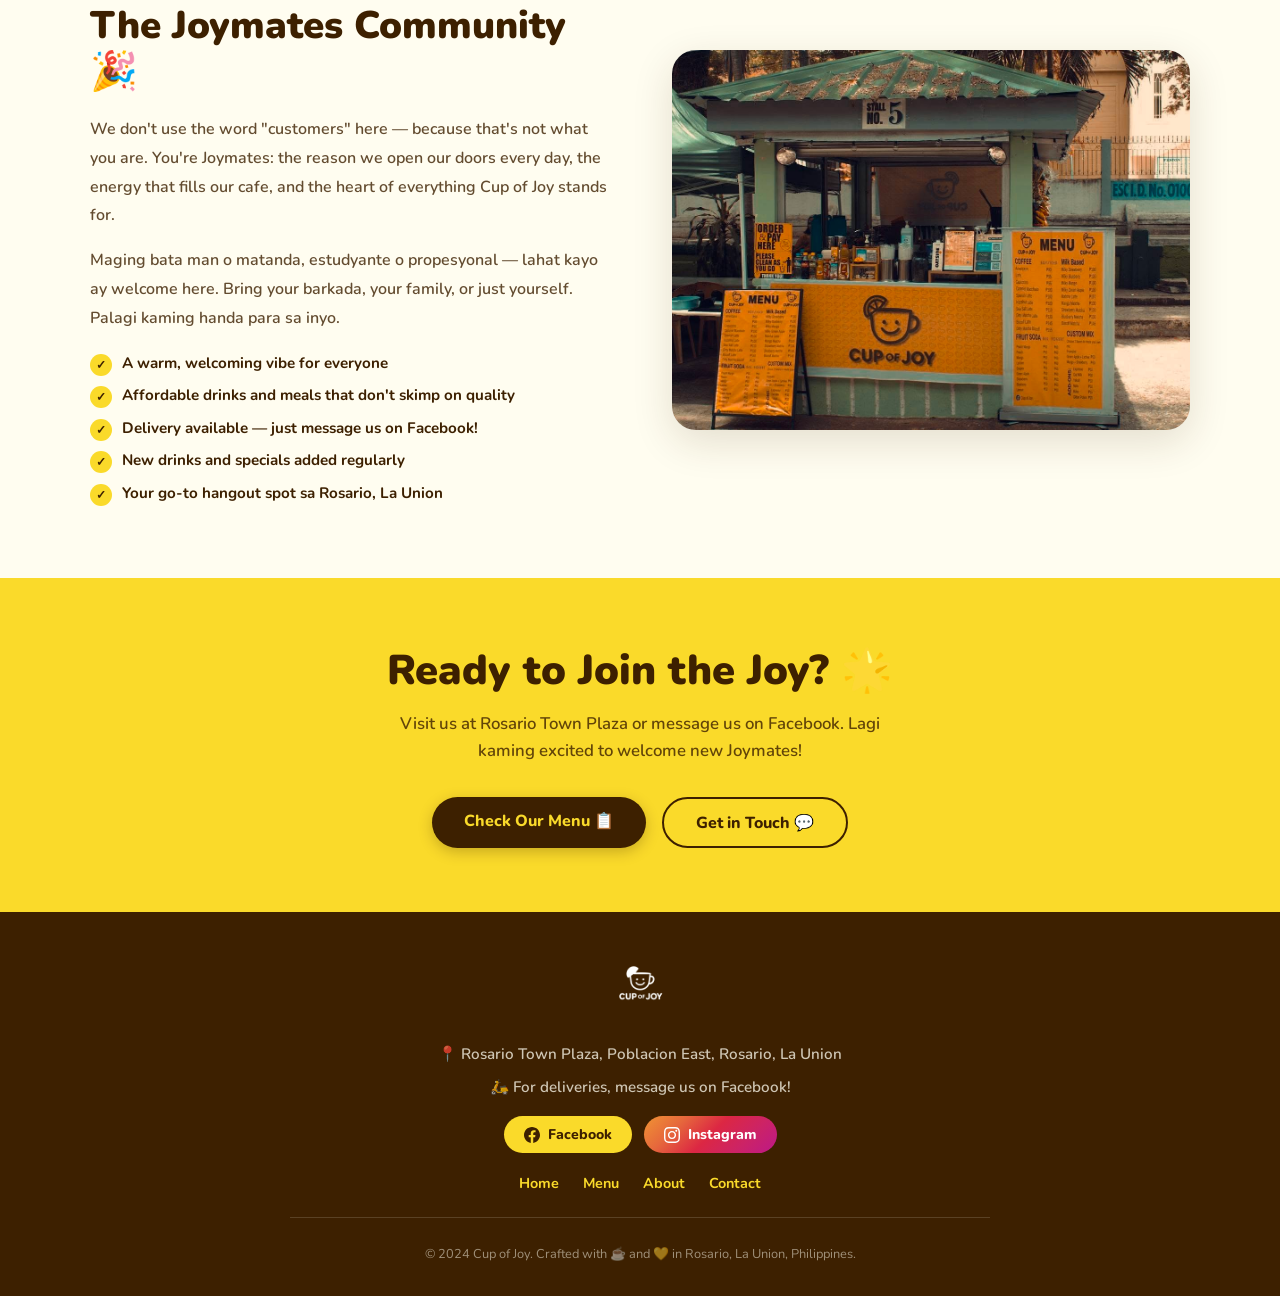
==== commit 3d5bd481: "Add uniform header/footer via shared.css + components.js - Extract nav and footer into components.js" ====
--- a/about.html
+++ b/about.html
@@ -8,131 +8,12 @@
   <link rel="preconnect" href="https://fonts.googleapis.com" />
   <link rel="preconnect" href="https://fonts.gstatic.com" crossorigin />
   <link href="https://fonts.googleapis.com/css2?family=Nunito:wght@400;600;700;800;900&display=swap" rel="stylesheet" />
+  <link rel="stylesheet" href="shared.css" />
   <style>
-    *, *::before, *::after { box-sizing: border-box; margin: 0; padding: 0; }
-
-    :root {
-      --yellow: #FADA2A;
-      --brown: #3D2000;
-      --cream: #FFFDF0;
-      --brown-light: #6b3a00;
-    }
-
-    html { scroll-behavior: smooth; }
-
-    body {
-      font-family: 'Nunito', sans-serif;
-      background: var(--cream);
-      color: var(--brown);
-      overflow-x: hidden;
-    }
-
-    /* NAV */
-    nav {
-      position: sticky;
-      top: 0;
-      z-index: 100;
-      background: #fff;
-      box-shadow: 0 2px 12px rgba(61,32,0,.10);
-      padding: 0 1.5rem;
-      display: flex;
-      align-items: center;
-      justify-content: space-between;
-      height: 88px;
-    }
-
-    .nav-logo img { height: 72px; display: block; }
-
-    .nav-links {
-      display: flex;
-      align-items: center;
-      gap: 2rem;
-      list-style: none;
-    }
-
-    .nav-links a {
-      text-decoration: none;
-      font-weight: 700;
-      color: var(--brown);
-      font-size: 1rem;
-      transition: color .2s;
-    }
-
-    .nav-links a:hover { color: var(--brown-light); }
-    .nav-links a.active { color: var(--brown); border-bottom: 3px solid var(--yellow); padding-bottom: 2px; }
-
-    .btn-order {
-      background: var(--brown);
-      color: var(--yellow) !important;
-      padding: .5rem 1.25rem;
-      border-radius: 50px;
-      font-weight: 800 !important;
-      border-bottom: none !important;
-      transition: background .2s, transform .15s !important;
-    }
-
-    .btn-order:hover { background: var(--brown-light) !important; transform: scale(1.04); }
-
-    .hamburger {
-      display: none;
-      flex-direction: column;
-      gap: 5px;
-      cursor: pointer;
-      padding: 4px;
-      background: none;
-      border: none;
-    }
-
-    .hamburger span {
-      display: block;
-      width: 26px;
-      height: 3px;
-      background: var(--brown);
-      border-radius: 3px;
-      transition: all .3s;
-    }
-
-    .hamburger.open span:nth-child(1) { transform: translateY(8px) rotate(45deg); }
-    .hamburger.open span:nth-child(2) { opacity: 0; }
-    .hamburger.open span:nth-child(3) { transform: translateY(-8px) rotate(-45deg); }
-
-    .mobile-menu {
-      display: none;
-      flex-direction: column;
-      background: #fff;
-      position: fixed;
-      top: 68px;
-      left: 0;
-      width: 100%;
-      padding: 1rem 1.5rem 1.5rem;
-      box-shadow: 0 8px 24px rgba(61,32,0,.12);
-      gap: .75rem;
-      z-index: 99;
-    }
-
-    .mobile-menu.open { display: flex; }
-    .mobile-menu a {
-      text-decoration: none;
-      font-weight: 700;
-      color: var(--brown);
-      font-size: 1.1rem;
-      padding: .4rem 0;
-      border-bottom: 1px solid #f0e8d0;
-    }
-    .mobile-menu .btn-order {
-      text-align: center;
-      background: var(--brown);
-      color: var(--yellow) !important;
-      padding: .6rem 1.25rem;
-      border-radius: 50px;
-      margin-top: .25rem;
-      border-bottom: none !important;
-    }
-
     /* PAGE HERO */
     .page-hero {
       background: var(--yellow);
-      padding: 4rem 1.5rem 3rem;
+      padding: calc(var(--nav-h) + 3rem) 1.5rem 3rem;
       text-align: center;
       position: relative;
       overflow: hidden;
@@ -401,43 +282,8 @@
 
     .btn-outline-brown:hover { background: rgba(61,32,0,.08); transform: translateY(-3px); }
 
-    /* FOOTER */
-    footer {
-      background: var(--brown);
-      color: var(--cream);
-      padding: 3rem 1.5rem 2rem;
-      text-align: center;
-    }
-
-    .footer-inner { max-width: 700px; margin: 0 auto; }
-    footer img { height: 56px; margin-bottom: 1.25rem; }
-    footer p { font-size: .95rem; opacity: .75; line-height: 1.7; font-weight: 600; margin-bottom: .4rem; }
-
-    .footer-links {
-      display: flex;
-      gap: 1.5rem;
-      justify-content: center;
-      margin: 1.25rem 0;
-      flex-wrap: wrap;
-    }
-
-    .footer-links a {
-      color: var(--yellow);
-      text-decoration: none;
-      font-weight: 700;
-      font-size: .95rem;
-      transition: opacity .2s;
-    }
-
-    .footer-links a:hover { opacity: .75; }
-
-    footer hr { border: none; border-top: 1px solid rgba(255,253,240,.15); margin: 1.5rem 0; }
-    footer small { font-size: .8rem; opacity: .5; }
-
     /* RESPONSIVE */
     @media (max-width: 768px) {
-      .nav-links { display: none; }
-      .hamburger { display: flex; }
       .story-grid, .joymates-inner { grid-template-columns: 1fr; gap: 2rem; }
       .story-img, .joymates-img { height: 250px; order: 0; }
       .mission-grid { grid-template-columns: 1fr; }
@@ -446,31 +292,6 @@
   </style>
 </head>
 <body>
-
-<!-- NAV -->
-<nav>
-  <a class="nav-logo" href="index.html">
-    <img src="Logo.png" alt="Cup of Joy Logo" />
-  </a>
-  <ul class="nav-links">
-    <li><a href="index.html">Home</a></li>
-    <li><a href="menu.html">Menu</a></li>
-    <li><a href="about.html" class="active">About</a></li>
-    <li><a href="contact.html">Contact</a></li>
-    <li><a href="menu.html" class="btn-order">Order Now ☕</a></li>
-  </ul>
-  <button class="hamburger" id="hamburger" aria-label="Menu">
-    <span></span><span></span><span></span>
-  </button>
-</nav>
-
-<div class="mobile-menu" id="mobileMenu">
-  <a href="index.html">Home</a>
-  <a href="menu.html">Menu</a>
-  <a href="about.html">About</a>
-  <a href="contact.html">Contact</a>
-  <a href="menu.html" class="btn-order">Order Now ☕</a>
-</div>
 
 <!-- HERO -->
 <div class="page-hero">
@@ -563,46 +384,6 @@
   </div>
 </section>
 
-<!-- FOOTER -->
-<footer>
-  <div class="footer-inner">
-    <img src="Logo.png" alt="Cup of Joy" style="filter:brightness(0) invert(1);" />
-    <p>📍 Rosario Town Plaza, Poblacion East, Rosario, La Union</p>
-    <p>🛵 For deliveries, message us on Facebook!</p>
-    <div style="display:flex;gap:.75rem;justify-content:center;flex-wrap:wrap;margin:.5rem 0;">
-      <a href="https://www.facebook.com/profile.php?id=61579999162949" target="_blank" rel="noopener" class="fb-link">
-        <svg width="18" height="18" viewBox="0 0 24 24" fill="currentColor"><path d="M24 12.073c0-6.627-5.373-12-12-12s-12 5.373-12 12c0 5.99 4.388 10.954 10.125 11.854v-8.385H7.078v-3.47h3.047V9.43c0-3.007 1.792-4.669 4.533-4.669 1.312 0 2.686.235 2.686.235v2.953H15.83c-1.491 0-1.956.925-1.956 1.874v2.25h3.328l-.532 3.47h-2.796v8.385C19.612 23.027 24 18.062 24 12.073z"/></svg>
-        Facebook
-      </a>
-      <a href="https://www.instagram.com/cupofjoy2506/" target="_blank" rel="noopener" class="fb-link" style="background:linear-gradient(135deg,#f09433,#e6683c,#dc2743,#cc2366,#bc1888);">
-        <svg width="18" height="18" viewBox="0 0 24 24" fill="currentColor"><path d="M12 2.163c3.204 0 3.584.012 4.85.07 3.252.148 4.771 1.691 4.919 4.919.058 1.265.069 1.645.069 4.849 0 3.205-.012 3.584-.069 4.849-.149 3.225-1.664 4.771-4.919 4.919-1.266.058-1.644.07-4.85.07-3.204 0-3.584-.012-4.849-.07-3.26-.149-4.771-1.699-4.919-4.92-.058-1.265-.07-1.644-.07-4.849 0-3.204.013-3.583.07-4.849.149-3.227 1.664-4.771 4.919-4.919 1.266-.057 1.645-.069 4.849-.069zm0-2.163c-3.259 0-3.667.014-4.947.072-4.358.2-6.78 2.618-6.98 6.98-.059 1.281-.073 1.689-.073 4.948 0 3.259.014 3.668.072 4.948.2 4.358 2.618 6.78 6.98 6.98 1.281.058 1.689.072 4.948.072 3.259 0 3.668-.014 4.948-.072 4.354-.2 6.782-2.618 6.979-6.98.059-1.28.073-1.689.073-4.948 0-3.259-.014-3.667-.072-4.947-.196-4.354-2.617-6.78-6.979-6.98-1.281-.059-1.69-.073-4.949-.073zm0 5.838c-3.403 0-6.162 2.759-6.162 6.162s2.759 6.163 6.162 6.163 6.162-2.759 6.162-6.163c0-3.403-2.759-6.162-6.162-6.162zm0 10.162c-2.209 0-4-1.79-4-4 0-2.209 1.791-4 4-4s4 1.791 4 4c0 2.21-1.791 4-4 4zm6.406-11.845c-.796 0-1.441.645-1.441 1.44s.645 1.44 1.441 1.44c.795 0 1.439-.645 1.439-1.44s-.644-1.44-1.439-1.44z"/></svg>
-        Instagram
-      </a>
-    </div>
-    <div class="footer-links">
-      <a href="index.html">Home</a>
-      <a href="menu.html">Menu</a>
-      <a href="about.html">About</a>
-      <a href="contact.html">Contact</a>
-    </div>
-    <hr />
-    <small>© 2024 Cup of Joy. Crafted with ☕ and 💛 in Rosario, La Union, Philippines.</small>
-  </div>
-</footer>
-
-<script>
-  const hamburger = document.getElementById('hamburger');
-  const mobileMenu = document.getElementById('mobileMenu');
-  hamburger.addEventListener('click', () => {
-    hamburger.classList.toggle('open');
-    mobileMenu.classList.toggle('open');
-  });
-  mobileMenu.querySelectorAll('a').forEach(link => {
-    link.addEventListener('click', () => {
-      hamburger.classList.remove('open');
-      mobileMenu.classList.remove('open');
-    });
-  });
-</script>
+<script src="components.js"></script>
 </body>
 </html>
--- a/shared.css
+++ b/shared.css
@@ -0,0 +1,266 @@
+/* ── SHARED: Cup of Joy — Nav + Footer ── */
+
+*, *::before, *::after { box-sizing: border-box; margin: 0; padding: 0; }
+
+:root {
+  --yellow: #FADA2A;
+  --brown: #3D2000;
+  --cream: #FFFDF0;
+  --brown-light: #6b3a00;
+  --nav-h: 80px;
+}
+
+html { scroll-behavior: smooth; }
+
+body {
+  font-family: 'Nunito', sans-serif;
+  background: var(--cream);
+  color: var(--brown);
+  overflow-x: hidden;
+}
+
+/* ── NAV ── */
+nav {
+  position: fixed;
+  top: 0; left: 0; right: 0;
+  z-index: 200;
+  background: transparent;
+  border-bottom: 1px solid transparent;
+  padding: 0 3rem;
+  display: grid;
+  grid-template-columns: auto 1fr auto;
+  align-items: center;
+  height: var(--nav-h);
+  transition: background .35s, border-color .35s, box-shadow .35s;
+}
+
+nav.scrolled {
+  background: rgba(255,255,255,.97);
+  backdrop-filter: blur(8px);
+  -webkit-backdrop-filter: blur(8px);
+  border-bottom: 1px solid rgba(61,32,0,.08);
+  box-shadow: 0 2px 16px rgba(61,32,0,.08);
+}
+
+/* Logo */
+.nav-logo img {
+  height: 72px;
+  display: block;
+  filter: brightness(0) invert(1);
+  transition: filter .35s;
+}
+nav.scrolled .nav-logo img { filter: none; }
+
+/* Links wrapper — centred */
+.nav-links-wrap { display: flex; justify-content: center; }
+
+.nav-links {
+  display: flex;
+  align-items: center;
+  gap: 2.5rem;
+  list-style: none;
+}
+
+.nav-links a {
+  text-decoration: none;
+  font-weight: 800;
+  color: rgba(255,255,255,.92);
+  font-size: .8rem;
+  letter-spacing: .12em;
+  text-transform: uppercase;
+  position: relative;
+  padding-bottom: 3px;
+  transition: color .25s;
+}
+
+nav.scrolled .nav-links a { color: var(--brown); }
+
+.nav-links a::after {
+  content: '';
+  position: absolute;
+  bottom: -2px; left: 0;
+  width: 0; height: 2px;
+  background: var(--yellow);
+  transition: width .25s;
+}
+
+.nav-links a:hover::after,
+.nav-links a.active::after { width: 100%; }
+
+/* Right-side actions */
+.nav-actions {
+  display: flex;
+  align-items: center;
+  gap: 1rem;
+  justify-content: flex-end;
+}
+
+/* Order Now button */
+.btn-order {
+  background: rgba(255,255,255,.15) !important;
+  border: 1.5px solid rgba(255,255,255,.75) !important;
+  color: #fff !important;
+  text-decoration: none;
+  font-family: 'Nunito', sans-serif;
+  font-weight: 800;
+  font-size: .78rem;
+  letter-spacing: .1em;
+  text-transform: uppercase;
+  padding: .6rem 1.4rem;
+  border-radius: 6px;
+  transition: background .35s, border-color .35s, color .35s, transform .15s;
+  white-space: nowrap;
+}
+
+nav.scrolled .btn-order {
+  background: var(--brown) !important;
+  border-color: var(--brown) !important;
+  color: var(--yellow) !important;
+}
+
+.btn-order:hover { transform: translateY(-1px); opacity: .9; }
+
+/* Hamburger */
+.hamburger {
+  display: none;
+  flex-direction: column;
+  gap: 5px;
+  cursor: pointer;
+  padding: 4px;
+  background: none;
+  border: none;
+}
+
+.hamburger span {
+  display: block;
+  width: 26px; height: 2.5px;
+  background: #fff;
+  border-radius: 3px;
+  transition: background .35s, transform .3s, opacity .3s;
+}
+
+nav.scrolled .hamburger span { background: var(--brown); }
+
+.hamburger.open span:nth-child(1) { transform: translateY(7.5px) rotate(45deg); }
+.hamburger.open span:nth-child(2) { opacity: 0; }
+.hamburger.open span:nth-child(3) { transform: translateY(-7.5px) rotate(-45deg); }
+
+/* Mobile menu */
+.mobile-menu {
+  display: none;
+  flex-direction: column;
+  background: #fff;
+  position: fixed;
+  top: var(--nav-h);
+  left: 0; width: 100%;
+  padding: 1rem 1.5rem 1.5rem;
+  box-shadow: 0 8px 24px rgba(61,32,0,.12);
+  gap: .75rem;
+  z-index: 199;
+}
+
+.mobile-menu.open { display: flex; }
+
+.mobile-menu a {
+  text-decoration: none;
+  font-weight: 800;
+  color: var(--brown);
+  font-size: .9rem;
+  letter-spacing: .1em;
+  text-transform: uppercase;
+  padding: .5rem 0;
+  border-bottom: 1px solid #f0e8d0;
+}
+
+.mobile-menu .btn-order {
+  text-align: center;
+  background: var(--brown) !important;
+  border-color: var(--brown) !important;
+  color: var(--yellow) !important;
+  margin-top: .25rem;
+  border-bottom: none !important;
+  display: block;
+  padding: .65rem 1.25rem !important;
+}
+
+/* ── FOOTER ── */
+footer {
+  background: var(--brown);
+  color: var(--cream);
+  padding: 3rem 1.5rem 2rem;
+  text-align: center;
+}
+
+.footer-inner { max-width: 700px; margin: 0 auto; }
+
+footer img { height: 56px; margin-bottom: 1.25rem; }
+
+footer p {
+  font-size: .95rem;
+  opacity: .75;
+  line-height: 1.7;
+  font-weight: 600;
+  margin-bottom: .4rem;
+}
+
+.footer-socials {
+  display: flex;
+  gap: .75rem;
+  justify-content: center;
+  flex-wrap: wrap;
+  margin: 1rem 0;
+}
+
+.social-btn {
+  display: inline-flex;
+  align-items: center;
+  gap: .5rem;
+  color: var(--brown);
+  font-family: 'Nunito', sans-serif;
+  font-weight: 800;
+  font-size: .88rem;
+  text-decoration: none;
+  padding: .55rem 1.25rem;
+  border-radius: 50px;
+  transition: transform .2s, opacity .2s;
+}
+
+.social-btn:hover { transform: scale(1.04); opacity: .9; }
+.social-btn.fb { background: var(--yellow); }
+.social-btn.ig { background: linear-gradient(135deg,#f09433,#e6683c,#dc2743,#cc2366,#bc1888); color: #fff; }
+
+.footer-links {
+  display: flex;
+  gap: 1.5rem;
+  justify-content: center;
+  margin: 1.25rem 0;
+  flex-wrap: wrap;
+}
+
+.footer-links a {
+  color: var(--yellow);
+  text-decoration: none;
+  font-weight: 700;
+  font-size: .9rem;
+  transition: opacity .2s;
+}
+
+.footer-links a:hover { opacity: .7; }
+
+footer hr {
+  border: none;
+  border-top: 1px solid rgba(255,253,240,.15);
+  margin: 1.5rem 0;
+}
+
+footer small { font-size: .8rem; opacity: .5; }
+
+/* ── RESPONSIVE ── */
+@media (max-width: 768px) {
+  nav { padding: 0 1.25rem; height: 70px; }
+  :root { --nav-h: 70px; }
+  .nav-logo img { height: 54px; }
+  .nav-links-wrap { display: none; }
+  .nav-actions .btn-order { display: none; }
+  .hamburger { display: flex; }
+}
